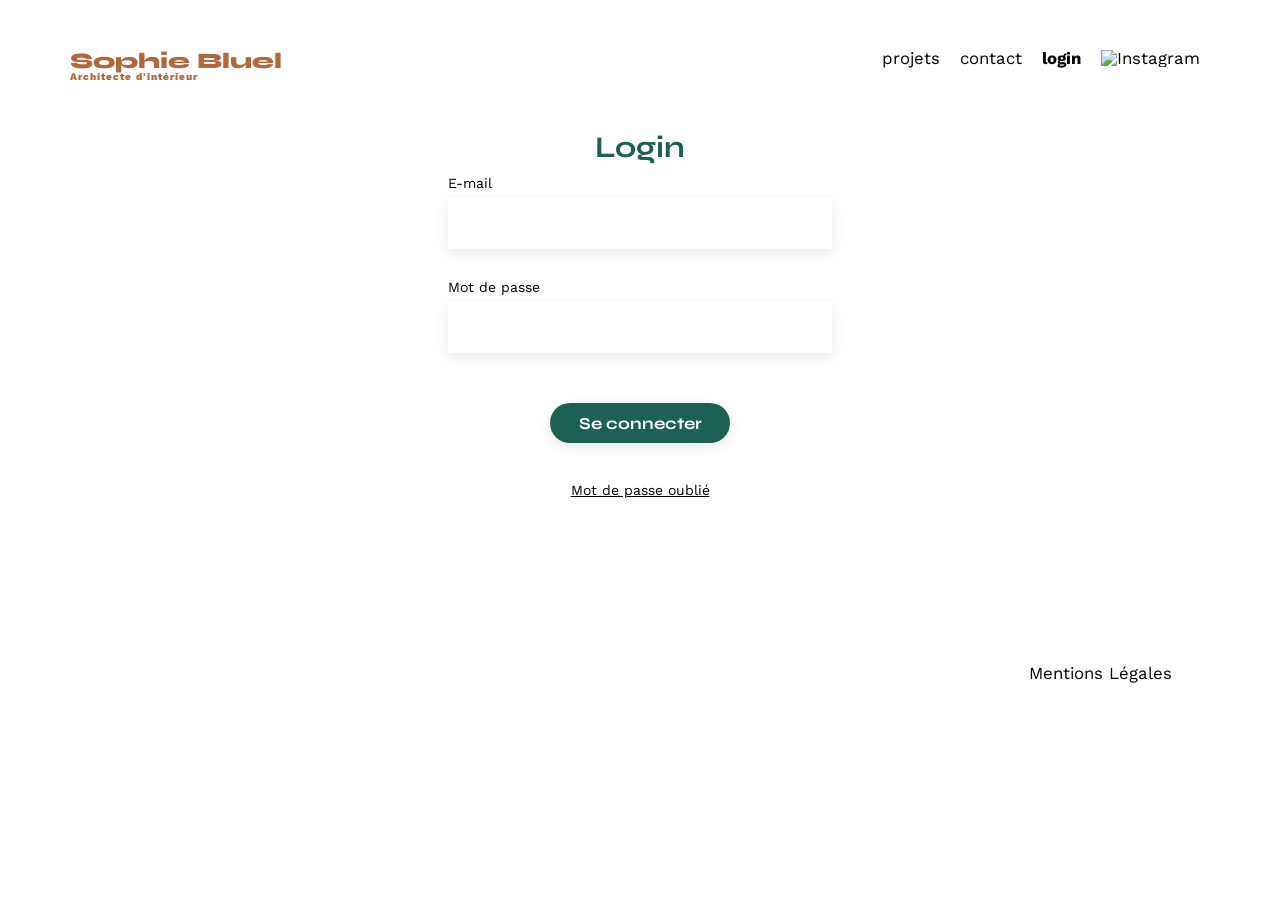
==== FrontEnd/login.html @ 9f517080 "integration page connexion" ====
<!DOCTYPE html>
<html lang="fr">
  <head>
    <meta charset="UTF-8" />
    <title>Sophie Bluel - login</title>
    <meta name="viewport" content="width=device-width, initial-scale=1.0" />
    <link rel="preconnect" href="https://fonts.googleapis.com" />
    <link rel="preconnect" href="https://fonts.gstatic.com" crossorigin />
    <link
      href="https://fonts.googleapis.com/css2?family=Syne:wght@700;800&family=Work+Sans&display=swap"
      rel="stylesheet"
    />
    <meta name="description" content="" />
    <link rel="stylesheet" href="./assets/style.css" />
    <script type="module" src="./js/main.js"></script>
  </head>
  <body>
    <header>
      <h1>Sophie Bluel <span>Architecte d'intérieur</span></h1>
      <nav>
        <ul>
          <li><a href="#portfolio">projets</a></li>
          <li><a href="#contact">contact</a></li>
          <li class="gras">login</li>
          <li><img src="./assets/icons/instagram.png" alt="Instagram" /></li>
        </ul>
      </nav>
    </header>
    <main>
      <section id="loginSection">
        <h2>Login</h2>
        <form action="#" method="post">
          <label for="email">E-mail</label>
          <input type="email" id="email" name="email" required />
          <label for="password">Mot de passe</label>
          <input type="password" name="password" id="password" required />
          <input class="btn" type="submit" value="Se connecter" />
          <button type="submit">Mot de passe oublié</button>
        </form>
      </section>
    </main>

    <footer>
      <nav>
        <ul>
          <li>Mentions Légales</li>
        </ul>
      </nav>
    </footer>
  </body>
</html>
---- FrontEnd/assets/style.css ----
/* http://meyerweb.com/eric/tools/css/reset/
   v2.0 | 20110126
   License: none (public domain)
*/

html, body, div, span, applet, object, iframe,
h1, h2, h3, h4, h5, h6, p, blockquote, pre,
a, abbr, acronym, address, big, cite, code,
del, dfn, em, img, ins, kbd, q, s, samp,
small, strike, strong, sub, sup, tt, var,
b, u, i, center,
dl, dt, dd, ol, ul, li,
fieldset, form, label, legend,
table, caption, tbody, tfoot, thead, tr, th, td,
article, aside, canvas, details, embed,
figure, figcaption, footer, header, hgroup,
menu, nav, output, ruby, section, summary,
time, mark, audio, video {
	margin: 0;
	padding: 0;
	border: 0;
	font-size: 100%;
	font: inherit;
	vertical-align: baseline;
}
/* HTML5 display-role reset for older browsers */
article, aside, details, figcaption, figure,
footer, header, hgroup, menu, nav, section {
	display: block;
}
body {
	line-height: 1;
}
ol, ul {
	list-style: none;
}
blockquote, q {
	quotes: none;
}
blockquote:before, blockquote:after,
q:before, q:after {
	content: '';
	content: none;
}
table {
	border-collapse: collapse;
	border-spacing: 0;
}
/** end reset css**/
body {
	max-width: 1140px;
	margin:auto;
	font-family: 'Work Sans' ;
	font-size: 14px;
}
header {
	display: flex;
	justify-content: space-between;
	margin: 50px 0
}
section {
	margin: 50px 0
}

h1{
	display: flex;
	flex-direction: column;
	font-family: 'Syne';
	font-size: 22px;
	font-weight: 800;
	color: #B1663C
}

h1 > span {
	font-family: 'Work Sans';
	font-size:10px;
	letter-spacing: 0.1em;
;
}

h2{
	font-family: 'Syne';
	font-weight: 700;
	font-size: 30px;
	color: #1D6154
}
nav ul {
	display: flex;
	align-items: center;
	list-style-type: none;

}
nav li {
	padding: 0 10px;
	font-size: 1.2em;
}

li a {
	text-decoration: none;
	color: inherit;
}

li.gras{
	font-weight: 700;
}

li:hover {
	color: #B1663C;
	cursor: pointer;
}
#introduction {
	display: flex;
	align-items: center;
}
#introduction figure {
	flex: 1
}
#introduction img {
	display: block;
	margin: auto;
	width: 80%;
}

#introduction article {
	flex: 1
}
#introduction h2 {
	margin-bottom: 1em;
}

#introduction p {
	margin-bottom: 0.5em;
}
#portfolio h2 {
	text-align: center;
	margin-bottom: 1em;
}

.filters {
	display: flex;
	justify-content: center;
	margin-bottom: 4em;
	gap: 1em;
}
.filters button {
	font-family: 'Syne';
	font-weight: 700;
	font-size: 16px;
	text-align: center;
	height: 38px;
	border-radius: 60px;
	background-color: white;
	color: #1D6154;
	border: 1px solid #1D6154;
	padding: 0 20px;
}
.filters button:hover {
	background-color: #1D6154;
	color: white;
	cursor: pointer;
}
.gallery {
	width: 100%;
	display: grid;
	grid-template-columns: 1fr 1fr 1fr;
	grid-column-gap: 20px;
	grid-row-gap: 20px;
}

.gallery img {
	width: 100%;

}
#contact {
	width: 50%;
margin: auto;
}
#contact > * {
	text-align: center;

}
#contact h2{
	margin-bottom: 20px;
}
#contact form {
	text-align: left;
	margin-top:30px;
	display: flex;
	flex-direction: column;
}

#contact input {
	height: 50px;
	font-size: 1.2em;
	border: none;
	box-shadow: 0px 4px 14px rgba(0, 0, 0, 0.09);
}
#contact label {
	margin: 2em 0 1em 0;
}
#contact textarea {
	border: none;
	box-shadow: 0px 4px 14px rgba(0, 0, 0, 0.09);
}

input[type="submit"]{
	font-family: 'Syne';
	font-weight: 700;
	color: white;
	background-color: #1D6154;
	margin : 2em auto ;
	width: 180px;
	text-align: center;
	border-radius: 60px ;
}

footer nav ul {
	display: flex;
	justify-content: flex-end;
	margin: 2em
}
#loginSection {
	width: 30%;
	margin: auto;
	display: flex;
	flex-direction: column;
	align-items: center;
}

#loginSection h2 {
	font-size: 30px;
}

#loginSection form {
	display: flex;
	flex-direction: column;
	text-align: left;
}

#loginSection label {
	margin-top: 1em;
	margin-bottom: 0.5em;
	font-size: 14px;
}

#loginSection input {
	margin-bottom: 1em;
	width: 380px;
	height: 50px;
	font-size: 1.2em;
	border: none;
	box-shadow: 0px 4px 14px rgba(0, 0, 0, 0.09);
}

#loginSection button {
  background: none;
  border: none;
  padding: 0;
  text-decoration: underline;
  cursor: pointer;
  font: inherit;
  margin-bottom: 140px;
}

#loginSection .btn{
	width: 180px;
	height: 40px;
	margin-bottom: 40px;
}
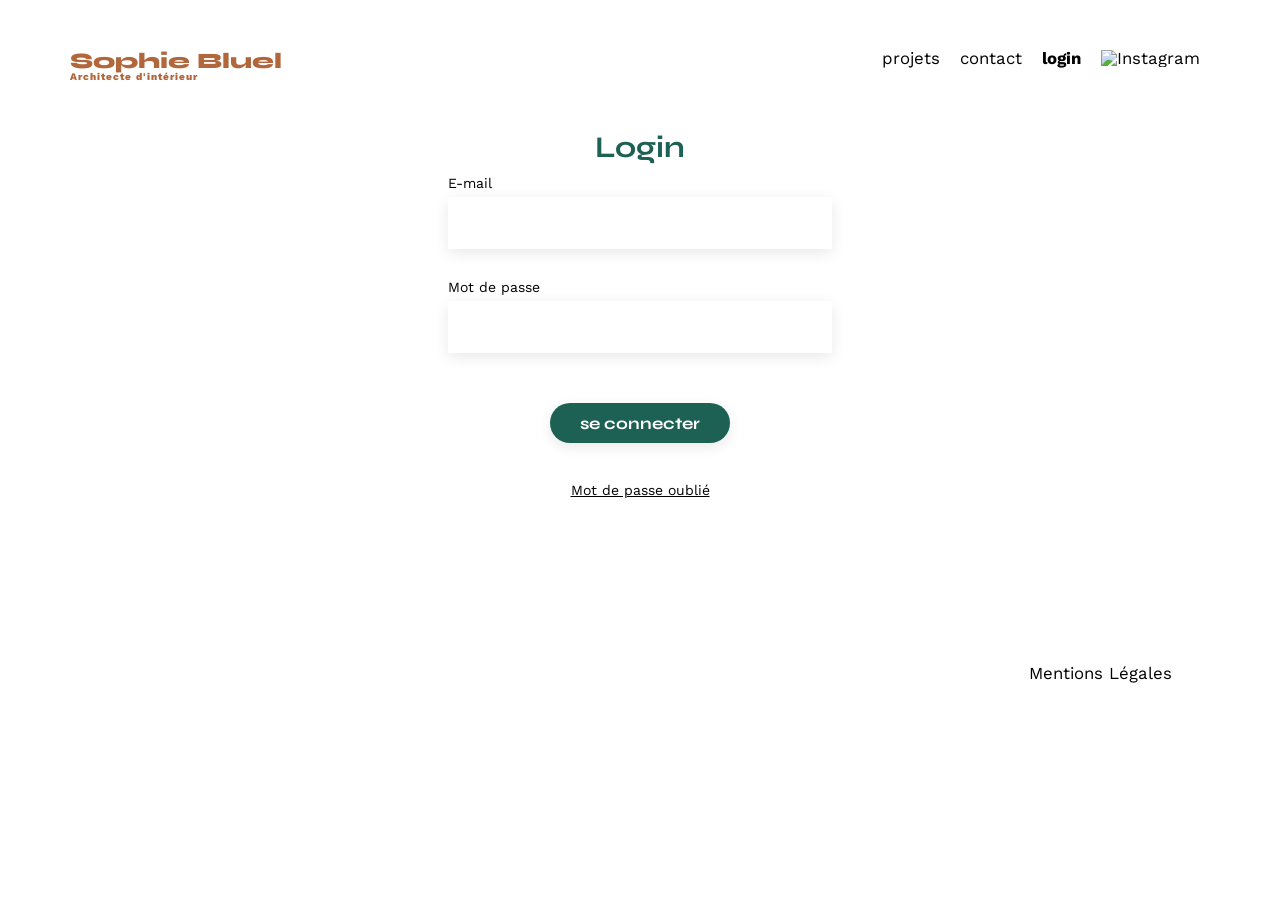
==== commit 4e633746: "page connexion authentification utilisateur" ====
--- a/FrontEnd/login.html
+++ b/FrontEnd/login.html
@@ -12,15 +12,14 @@
     />
     <meta name="description" content="" />
     <link rel="stylesheet" href="./assets/style.css" />
-    <script type="module" src="./js/main.js"></script>
   </head>
   <body>
     <header>
       <h1>Sophie Bluel <span>Architecte d'intérieur</span></h1>
       <nav>
         <ul>
-          <li><a href="#portfolio">projets</a></li>
-          <li><a href="#contact">contact</a></li>
+          <li><a href="./index.html#portfolio">projets</a></li>
+          <li><a href="./index.html#contact">contact</a></li>
           <li class="gras">login</li>
           <li><img src="./assets/icons/instagram.png" alt="Instagram" /></li>
         </ul>
@@ -29,13 +28,14 @@
     <main>
       <section id="loginSection">
         <h2>Login</h2>
-        <form action="#" method="post">
+        <form id="loginForm" action="#" method="post">
           <label for="email">E-mail</label>
           <input type="email" id="email" name="email" required />
           <label for="password">Mot de passe</label>
           <input type="password" name="password" id="password" required />
-          <input class="btn" type="submit" value="Se connecter" />
-          <button type="submit">Mot de passe oublié</button>
+          <input class="btn" type="submit" value="se connecter"></button>
+          <button type="button">Mot de passe oublié</button>
+          <p class="errorMessage" style="display: none"></p>
         </form>
       </section>
     </main>
@@ -47,5 +47,6 @@
         </ul>
       </nav>
     </footer>
+    <script type="module" src="./js/login.js" defer></script>
   </body>
 </html>
--- a/FrontEnd/assets/style.css
+++ b/FrontEnd/assets/style.css
@@ -266,4 +266,13 @@
 	width: 180px;
 	height: 40px;
 	margin-bottom: 40px;
-}+}
+
+.errorMessage {
+	color: red;
+	font-size: 14px;
+	position: absolute;
+	top: 65%;
+	left: 41%;
+
+}	
